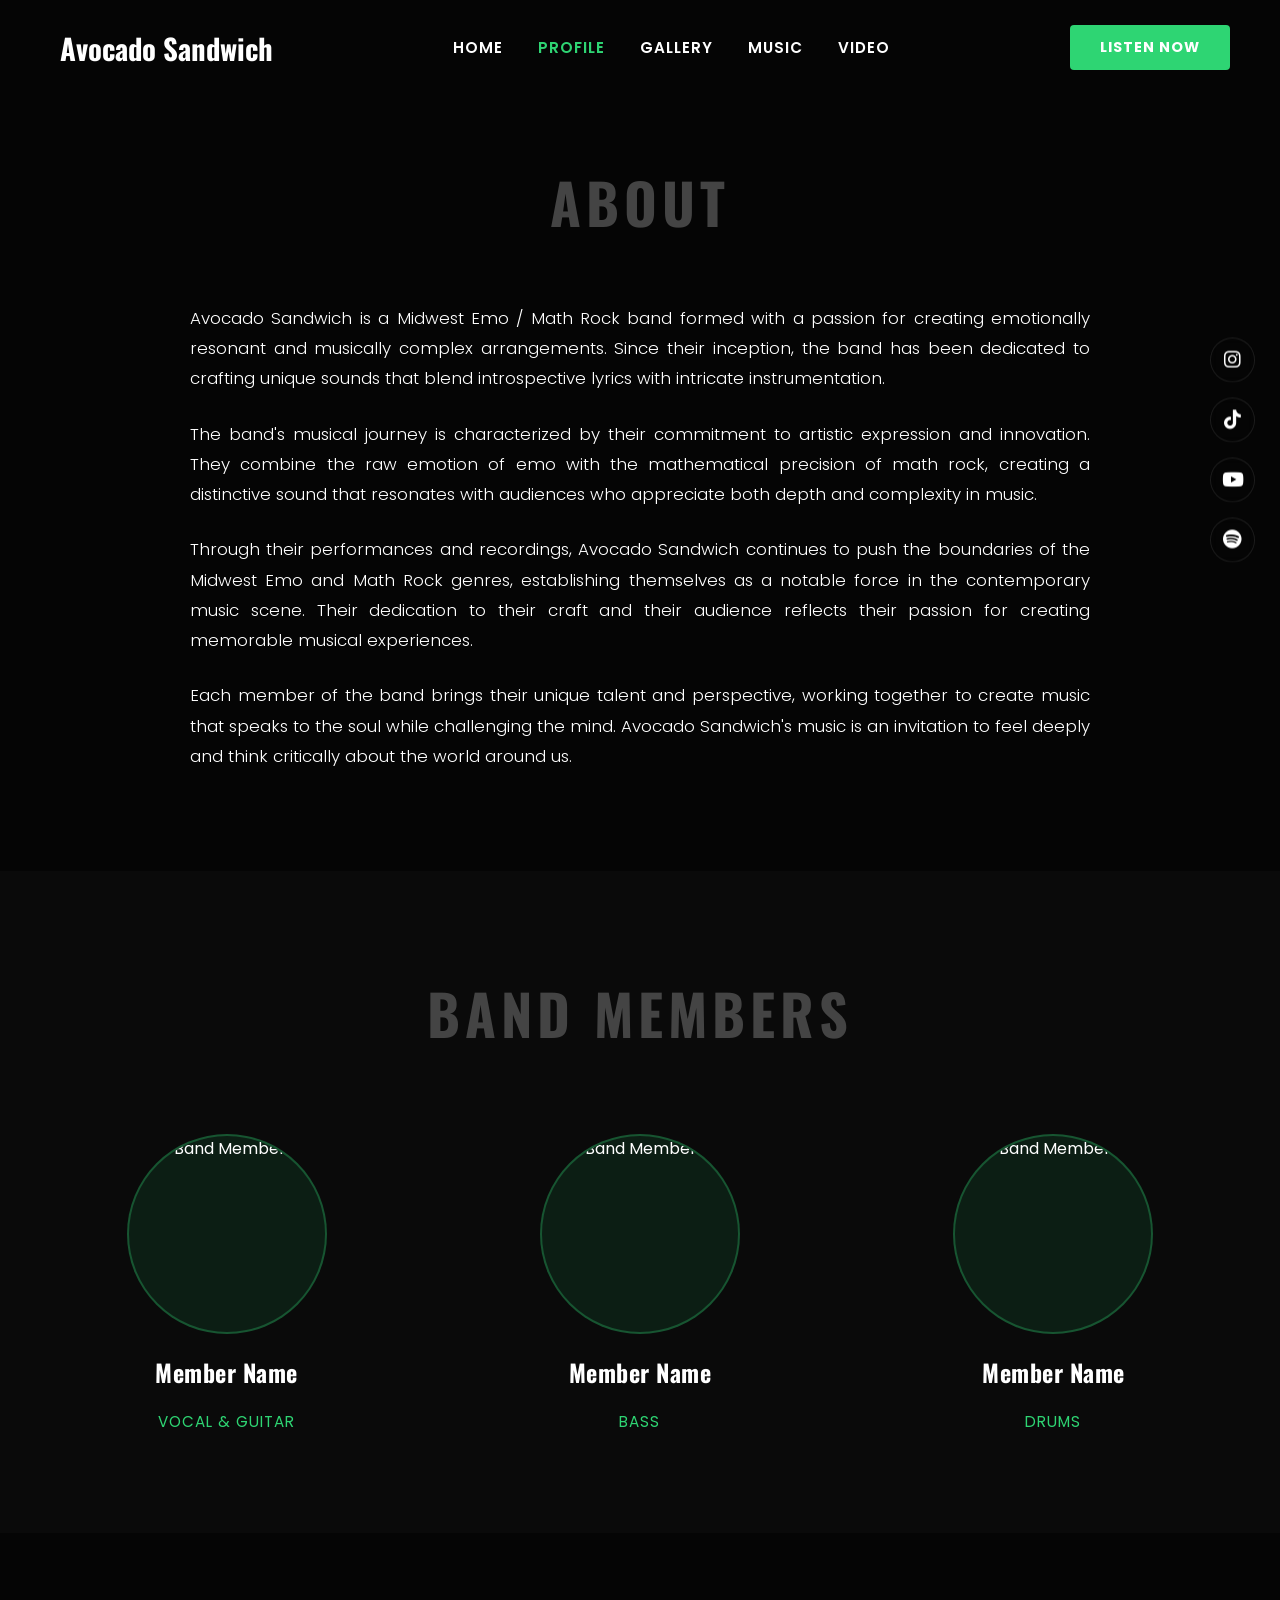
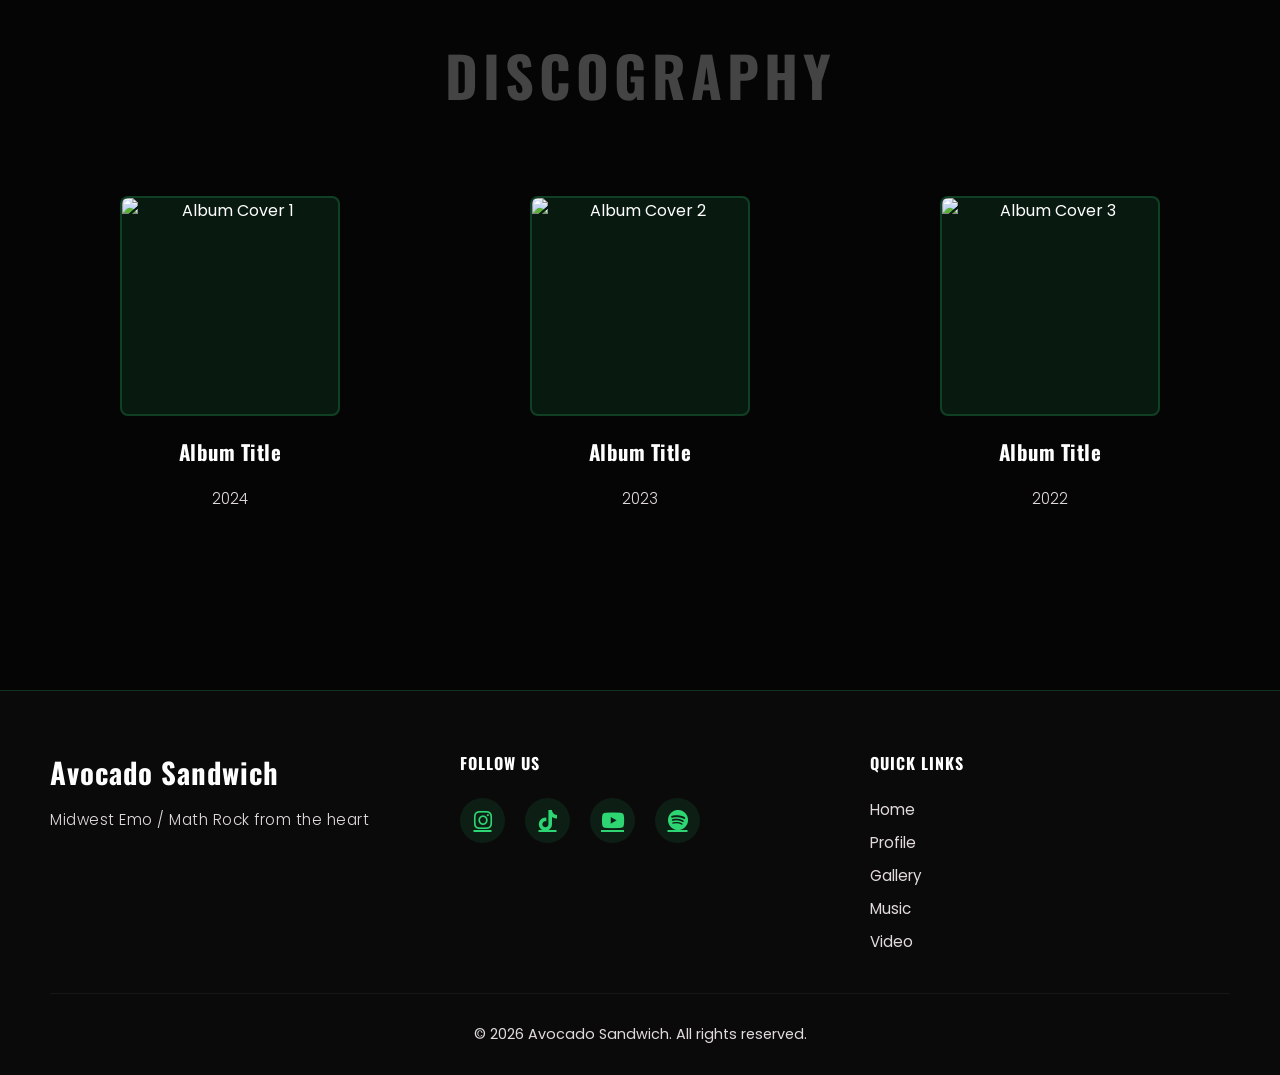
==== profile.html @ 9b216486 "Add: New Profile page with About, Band Members, and Discography sections" ====
<!DOCTYPE html>
<html lang="id">

<head>
    <meta charset="UTF-8">
    <meta name="viewport" content="width=device-width, initial-scale=1.0">
    <title>Profile | Avocado Sandwich</title>
    <link rel="icon" href="assets/favicon.png" type="image/png">
    <link rel="stylesheet" href="style.css">
    <!-- Google Fonts -->
    <link rel="preconnect" href="https://fonts.googleapis.com">
    <link rel="preconnect" href="https://fonts.gstatic.com" crossorigin>
    <link
        href="https://fonts.googleapis.com/css2?family=Oswald:wght@500;700&family=Poppins:wght@300;400;600&display=swap"
        rel="stylesheet">
    <!-- Font Awesome -->
    <link rel="stylesheet" href="https://cdnjs.cloudflare.com/ajax/libs/font-awesome/6.4.0/css/all.min.css">
</head>

<body>
    <!-- Floating Socials -->
    <div class="floating-socials">
        <a href="https://www.instagram.com/avocadsandwich/" target="_blank" class="social-icon"
            aria-label="Instagram"><i class="fab fa-instagram"></i></a>
        <a href="https://www.tiktok.com/@avocadsandiwch" target="_blank" class="social-icon" aria-label="TikTok"><i class="fab fa-tiktok"></i></a>
        <a href="https://youtube.com/@avocadsandwich?si=TfuyS19fohfzXu7-" target="_blank" class="social-icon" aria-label="YouTube"><i class="fab fa-youtube"></i></a>
        <a href="#" target="_blank" class="social-icon" aria-label="Spotify"><i class="fab fa-spotify"></i></a>
    </div>

    <!-- Navigation -->
    <nav id="navbar">
        <div class="nav-container">
            <div class="logo">
                <span class="icon"></span> Avocado Sandwich
            </div>
            
            <!-- Burger Menu Icon -->
            <div class="hamburger" id="hamburger">
                <span class="bar"></span>
                <span class="bar"></span>
                <span class="bar"></span>
            </div>

            <ul class="nav-links" id="nav-links">
                <li><a href="index.html#home">Home</a></li>
                <li><a href="profile.html" class="active">Profile</a></li>
                <li><a href="index.html#gallery">Gallery</a></li>
                <li><a href="index.html#music">Music</a></li>
                <li><a href="index.html#video">Video</a></li>
            </ul>
            <a href="index.html#music" class="cta-btn">Listen Now</a>
        </div>
    </nav>

    <!-- About Section -->
    <section class="about-section">
        <div class="about-container">
            <h1 class="section-title">About</h1>
            <div class="about-content">
                <p>Avocado Sandwich is a Midwest Emo / Math Rock band formed with a passion for creating emotionally resonant and musically complex arrangements. Since their inception, the band has been dedicated to crafting unique sounds that blend introspective lyrics with intricate instrumentation.</p>
                
                <p>The band's musical journey is characterized by their commitment to artistic expression and innovation. They combine the raw emotion of emo with the mathematical precision of math rock, creating a distinctive sound that resonates with audiences who appreciate both depth and complexity in music.</p>
                
                <p>Through their performances and recordings, Avocado Sandwich continues to push the boundaries of the Midwest Emo and Math Rock genres, establishing themselves as a notable force in the contemporary music scene. Their dedication to their craft and their audience reflects their passion for creating memorable musical experiences.</p>
                
                <p>Each member of the band brings their unique talent and perspective, working together to create music that speaks to the soul while challenging the mind. Avocado Sandwich's music is an invitation to feel deeply and think critically about the world around us.</p>
            </div>
        </div>
    </section>

    <!-- Band Members Section -->
    <section class="band-members-section">
        <div class="band-members-container">
            <h2 class="section-title">Band Members</h2>
            <div class="members-grid">
                <!-- Member 1 -->
                <div class="member-card">
                    <div class="member-image">
                        <img src="" alt="Band Member 1">
                    </div>
                    <h3 class="member-name">Member Name</h3>
                    <p class="member-role">Vocal & Guitar</p>
                </div>

                <!-- Member 2 -->
                <div class="member-card">
                    <div class="member-image">
                        <img src="" alt="Band Member 2">
                    </div>
                    <h3 class="member-name">Member Name</h3>
                    <p class="member-role">Bass</p>
                </div>

                <!-- Member 3 -->
                <div class="member-card">
                    <div class="member-image">
                        <img src="" alt="Band Member 3">
                    </div>
                    <h3 class="member-name">Member Name</h3>
                    <p class="member-role">Drums</p>
                </div>
            </div>
        </div>
    </section>

    <!-- Discography Section -->
    <section class="discography-section">
        <div class="discography-container">
            <h2 class="section-title">Discography</h2>
            <div class="discography-grid">
                <!-- Album 1 -->
                <div class="album-card">
                    <div class="album-image">
                        <img src="" alt="Album Cover 1">
                    </div>
                    <h3 class="album-title">Album Title</h3>
                    <p class="album-year">2024</p>
                </div>

                <!-- Album 2 -->
                <div class="album-card">
                    <div class="album-image">
                        <img src="" alt="Album Cover 2">
                    </div>
                    <h3 class="album-title">Album Title</h3>
                    <p class="album-year">2023</p>
                </div>

                <!-- Album 3 -->
                <div class="album-card">
                    <div class="album-image">
                        <img src="" alt="Album Cover 3">
                    </div>
                    <h3 class="album-title">Album Title</h3>
                    <p class="album-year">2022</p>
                </div>
            </div>
        </div>
    </section>

    <!-- Footer -->
    <footer>
        <div class="footer-content">
            <div class="footer-section">
                <div class="footer-logo">Avocado Sandwich</div>
                <p class="footer-tagline">Midwest Emo / Math Rock from the heart</p>
            </div>

            <div class="footer-section">
                <h4>Follow Us</h4>
                <div class="footer-socials">
                    <a href="https://www.instagram.com/avocadsandwich/" target="_blank" aria-label="Instagram">
                        <i class="fab fa-instagram"></i>
                    </a>
                    <a href="https://www.tiktok.com/@avocadsandiwch" target="_blank" aria-label="TikTok">
                        <i class="fab fa-tiktok"></i>
                    </a>
                    <a href="https://youtube.com/@avocadsandwich?si=TfuyS19fohfzXu7-" target="_blank" aria-label="YouTube">
                        <i class="fab fa-youtube"></i>
                    </a>
                    <a href="#" target="_blank" aria-label="Spotify">
                        <i class="fab fa-spotify"></i>
                    </a>
                </div>
            </div>

            <div class="footer-section">
                <h4>Quick Links</h4>
                <nav class="footer-nav" aria-label="Footer Navigation">
                    <a href="index.html#home">Home</a>
                    <a href="profile.html">Profile</a>
                    <a href="index.html#gallery">Gallery</a>
                    <a href="index.html#music">Music</a>
                    <a href="index.html#video">Video</a>
                </nav>
            </div>
        </div>

        <div class="footer-bottom">
            <p>&copy; 2026 Avocado Sandwich. All rights reserved.</p>
        </div>
    </footer>

    <script src="script.js"></script>
</body>

</html>
---- style.css ----
/* Setup Variables */
:root {
    --bg-color: #050505;
    --bg-lighter: #0a0a0a;
    --text-main: #ffffff;
    --text-muted: #e3dbdb;
    --accent-color: #2ed573;
    /* Merah cerah untuk call to action */
    --accent-hover: #7bed9f;
    --font-heading: 'Oswald', sans-serif;
    --font-body: 'Poppins', sans-serif;
    --transition: all 0.3s ease;
}

* {
    margin: 0;
    padding: 0;
    box-sizing: border-box;
}

html {
    scroll-behavior: smooth;
}

body {
    background-color: var(--bg-color);
    color: var(--text-main);
    font-family: var(--font-body);
    overflow-x: hidden;
}

/* ================= PRELOADER ================= */
.preloader {
    position: fixed;
    top: 0;
    left: 0;
    width: 100vw;
    height: 100vh;
    background-color: #000;
    z-index: 9999;
    display: flex;
    justify-content: center;
    align-items: center;
    transition: opacity 0.5s ease, visibility 0.5s ease;
}

.preloader::after {
    content: "";
    position: absolute;
    top: 0;
    left: 0;
    width: 100vw;
    height: 100vh;
    background: repeating-linear-gradient(0deg,
            rgba(0, 0, 0, 0.15),
            rgba(0, 0, 0, 0.15) 1px,
            transparent 1px,
            transparent 2px);
    pointer-events: none;
    z-index: 9999;
    opacity: 0;
    animation: scanlines-glitch 2s linear backwards;
}

@keyframes scanlines-glitch {
    0%, 50% {
        opacity: 0;
    }

    51%, 55%, 59%, 63%, 67%, 71%, 75%, 79%, 83%, 87%, 91%, 95%, 99% {
        opacity: 1;
    }

    53%, 57%, 61%, 65%, 69%, 73%, 77%, 81%, 85%, 89%, 93%, 97% {
        opacity: 0.5;
    }

    100% {
        opacity: 0;
    }
}

.preloader.hidden {
    opacity: 0;
    visibility: hidden;
}

.preloader-text {
    display: flex;
    flex-direction: column;
    align-items: center;
    gap: 10px;
    opacity: 0;
}

.preloader-text.fonts-loaded {
    animation: textFadeIn 0.6s cubic-bezier(0.34, 1.56, 0.64, 1) forwards;
}

@keyframes textFadeIn {
    0% {
        opacity: 0;
        transform: scale(0.5);
    }

    100% {
        opacity: 1;
        transform: scale(1);
    }
}

.glitch {
    position: relative;
    font-family: var(--font-heading);
    font-size: 4rem;
    font-weight: 700;
    letter-spacing: 2px;
    color: var(--text-main);
    line-height: 1;
    animation: simpleGlitch 3s ease-in-out infinite;
}

@keyframes simpleGlitch {
    0%, 100% {
        transform: translate(0);
        text-shadow: -2px 0 #2ed573, 2px 0 rgba(46, 213, 115, 0.3);
        opacity: 1;
    }

    20% {
        transform: translate(-2px, 2px);
        text-shadow: -2px 0 #2ed573, 2px 0 rgba(46, 213, 115, 0.5);
    }

    40% {
        transform: translate(2px, -2px);
        text-shadow: 2px 0 #2ed573, -2px 0 rgba(46, 213, 115, 0.3);
    }

    60% {
        transform: translate(-1px, 1px);
        text-shadow: -2px 0 #2ed573, 2px 0 rgba(46, 213, 115, 0.4);
    }

    80% {
        transform: translate(1px, -1px);
        text-shadow: 2px 0 #2ed573, -2px 0 rgba(46, 213, 115, 0.3);
    }
}

.glitch::before,
.glitch::after {
    content: attr(data-text);
    position: absolute;
    top: 0;
    left: 0;
    width: 100%;
    height: 100%;
    background: #000;
    color: var(--text-main);
    opacity: 0;
    z-index: 10;
}

.glitch::before {
    left: 8px;
    text-shadow: -4px 0 red, 4px 0 lime;
    animation: extreme-glitch-1 4s steps(1) infinite;
}

.glitch::after {
    left: -8px;
    text-shadow: 4px 0 blue, -4px 0 magenta;
    animation: extreme-glitch-2 4s steps(1) infinite;
}

@keyframes extreme-glitch-1 {
    0%, 50% {
        opacity: 0;
        clip-path: inset(0 0 0 0);
        transform: translate(0);
    }

    51%, 63%, 75%, 87%, 99% {
        opacity: 1;
        clip-path: inset(10% 0 60% 0);
        transform: translate(-20px, 0);
    }

    53%, 65%, 77%, 89% {
        opacity: 1;
        clip-path: inset(80% 0 5% 0);
        transform: translate(35px, 0);
    }

    55%, 67%, 79%, 91% {
        opacity: 1;
        clip-path: inset(30% 0 40% 0);
        transform: translate(-15px, 0);
    }

    57%, 69%, 81%, 93% {
        opacity: 1;
        clip-path: inset(60% 0 20% 0);
        transform: translate(45px, 0);
    }

    59%, 71%, 83%, 95% {
        opacity: 1;
        clip-path: inset(15% 0 70% 0);
        transform: translate(-30px, 0);
    }

    61%, 73%, 85%, 97% {
        opacity: 1;
        clip-path: inset(40% 0 30% 0);
        transform: translate(25px, 0);
    }

    100% {
        opacity: 0;
        clip-path: inset(0 0 0 0);
        transform: translate(0);
    }
}

@keyframes extreme-glitch-2 {
    0%, 50% {
        opacity: 0;
        clip-path: inset(0 0 0 0);
        transform: translate(0);
    }

    52%, 64%, 76%, 88% {
        opacity: 1;
        clip-path: inset(35% 0 25% 0);
        transform: translate(25px, 0);
    }

    54%, 66%, 78%, 90% {
        opacity: 1;
        clip-path: inset(75% 0 10% 0);
        transform: translate(-40px, 0);
    }

    56%, 68%, 80%, 92% {
        opacity: 1;
        clip-path: inset(20% 0 55% 0);
        transform: translate(30px, 0);
    }

    58%, 70%, 82%, 94% {
        opacity: 1;
        clip-path: inset(55% 0 35% 0);
        transform: translate(-20px, 0);
    }

    60%, 72%, 84%, 96% {
        opacity: 1;
        clip-path: inset(5% 0 85% 0);
        transform: translate(45px, 0);
    }

    62%, 74%, 86%, 98% {
        opacity: 1;
        clip-path: inset(45% 0 45% 0);
        transform: translate(-35px, 0);
    }

    100% {
        opacity: 0;
        clip-path: inset(0 0 0 0);
        transform: translate(0);
    }
}

/* ================= NAVIGASI ================= */
#navbar {
    position: fixed;
    top: 0;
    left: 0;
    width: 100%;
    padding: 25px 50px;
    display: flex;
    justify-content: center;
    align-items: center;
    z-index: 1000;
    transition: var(--transition);
    background: transparent;
}

#navbar.scrolled {
    background: rgba(5, 5, 5, 0.85);
    backdrop-filter: blur(15px);
    padding: 20px 50px;
    border-bottom: 1px solid rgba(255, 255, 255, 0.05);
}

.nav-container {
    display: flex;
    justify-content: space-between;
    align-items: center;
    width: 100%;
    max-width: 1400px;
}

.logo {
    font-family: var(--font-heading);
    font-size: 1.8rem;
    font-weight: 700;
    color: var(--text-main);
    display: flex;
    align-items: center;
    gap: 10px;
}

.logo .icon {
    color: var(--accent-color);
}

.nav-links {
    display: flex;
    list-style: none;
    gap: 35px;
}

.nav-links li a {
    color: var(--text-main);
    text-decoration: none;
    font-size: 0.95rem;
    font-weight: 600;
    text-transform: uppercase;
    transition: var(--transition);
    position: relative;
    letter-spacing: 1px;
}

.nav-links li a:hover, .nav-links li a.active {
    color: var(--accent-color);
}

.cta-btn {
    background-color: var(--accent-color);
    color: var(--text-main);
    padding: 12px 30px;
    text-decoration: none;
    font-weight: 700;
    font-size: 0.9rem;
    text-transform: uppercase;
    transition: var(--transition);
    border-radius: 4px;
    letter-spacing: 1px;
}

.cta-btn:hover {
    background-color: var(--accent-hover);
    transform: translateY(-2px);
    box-shadow: 0 5px 15px rgba(230, 57, 70, 0.4);
}

.hamburger {
    display: none;
    cursor: pointer;
    flex-direction: column;
    gap: 6px;
    z-index: 1001;
    /* di atas menu nav-links */
}

.hamburger .bar {
    width: 25px;
    height: 3px;
    background-color: var(--text-main);
    transition: var(--transition);
    border-radius: 3px;
    display: block;
}

/* Animasi burger menjadi X (cross) */
.hamburger.active .bar:nth-child(1) {
    transform: translateY(9px) rotate(45deg);
}

.hamburger.active .bar:nth-child(2) {
    opacity: 0;
}

.hamburger.active .bar:nth-child(3) {
    transform: translateY(-9px) rotate(-45deg);
}

/* ================= HERO SECTION ================= */
.hero {
    height: 100vh;
    width: 100%;
    position: relative;
    display: flex;
    justify-content: center;
    align-items: center;
    text-align: center;
    /* Menggunakan aset gambar gallery3 dari folder gallery */
    background: url('assets/gallery/gallery3.jpeg') no-repeat center center/cover;
}

.hero-overlay {
    position: absolute;
    top: 0;
    left: 0;
    width: 100%;
    height: 100%;
    background: linear-gradient(to bottom, rgba(0, 0, 0, 0.2) 0%, rgba(0, 0, 0, 0.4) 70%, rgba(5, 5, 5, 1) 100%);
}

.hero-content {
    position: relative;
    z-index: 10;
    max-width: 850px;
    padding: 0 20px;
}

.hero-title {
    font-family: var(--font-heading);
    font-size: 6rem;
    line-height: 1.05;
    letter-spacing: 6px;
    margin-bottom: 25px;
    animation: fadeInDown 1s ease 1s forwards;
    opacity: 0;
    transform: translateY(-30px);
}

.hero-subtitle {
    font-size: 1.5rem;
    color: var(--text-muted);
    text-shadow: 0 2px 4px rgba(0, 0, 0, 0.6);
    margin-bottom: 45px;
    line-height: 1.6;
    animation: fadeIn 1s ease 1.5s forwards;
    opacity: 0;
}

.explore-btn {
    background-color: var(--accent-color);
    color: var(--text-main);
    padding: 18px 45px;
    text-decoration: none;
    font-weight: 700;
    font-size: 1.1rem;
    text-transform: uppercase;
    transition: var(--transition);
    border-radius: 4px;
    display: inline-block;
    animation: fadeInUpBtn 1s ease 2s forwards;
    opacity: 0;
    transform: translateY(20px);
    letter-spacing: 1px;
}

.explore-btn:hover {
    background-color: var(--accent-hover);
    box-shadow: 0 10px 25px rgba(230, 57, 70, 0.4);
    transform: translateY(-3px);
}

@keyframes fadeInDown {
    to {
        opacity: 1;
        transform: translateY(0);
    }
}

@keyframes fadeIn {
    to {
        opacity: 1;
    }
}

@keyframes fadeInUpBtn {
    to {
        opacity: 1;
        transform: translateY(0);
    }
}

/* ================= BAGIAN UMUM (SECTION) ================= */
.section-title {
    font-family: var(--font-heading);
    text-align: center;
    font-size: 3.5rem;
    letter-spacing: 5px;
    margin-bottom: 60px;
    text-transform: uppercase;
    color: #444;
    /* Efek gelap untuk teks di belakang */
    position: relative;
    z-index: 1;
}

.section-title span {
    color: var(--accent-color);
    font-size: 2.2rem;
    vertical-align: super;
    margin-right: 15px;
}

/* ================= GALLERY SECTION ================= */
.gallery-section {
    padding: 120px 50px;
    background-color: var(--bg-color);
}

.gallery-container {
    max-width: 1100px;
    margin: 0 auto;
}

.main-image-container {
    position: relative;
    width: 100%;
    height: 650px;
    margin-bottom: 25px;
    overflow: hidden;
    border-radius: 8px;
    box-shadow: 0 15px 35px rgba(0, 0, 0, 0.8);
}

.main-image-container img {
    width: 100%;
    height: 100%;
    object-fit: cover;
    transition: opacity 0.5s ease;
}

.nav-arrow {
    position: absolute;
    top: 50%;
    transform: translateY(-50%);
    background: rgba(0, 0, 0, 0.6);
    color: white;
    border: none;
    font-size: 2.5rem;
    padding: 15px 25px;
    cursor: pointer;
    transition: var(--transition);
    z-index: 10;
    backdrop-filter: blur(5px);
}

.nav-arrow:hover {
    background: var(--accent-color);
}

.prev-arrow {
    left: 0;
    border-top-right-radius: 4px;
    border-bottom-right-radius: 4px;
}

.next-arrow {
    right: 0;
    border-top-left-radius: 4px;
    border-bottom-left-radius: 4px;
}

.thumbnails-container {
    display: flex;
    justify-content: center;
    gap: 20px;
}

.thumb-wrapper {
    width: 140px;
    height: 90px;
    cursor: pointer;
    overflow: hidden;
    border-radius: 4px;
    transition: var(--transition);
    border: 3px solid transparent;
}

.thumb-wrapper img {
    width: 100%;
    height: 100%;
    object-fit: cover;
    opacity: 0.5;
    transition: var(--transition);
}

.thumb-wrapper:hover img, .thumb-wrapper.active img {
    opacity: 1;
    transform: scale(1.05);
}

.thumb-wrapper.active {
    border-color: var(--accent-color);
}

/* ================= MUSIC SECTION ================= */
.music-section {
    padding: 120px 50px;
    background-color: var(--bg-lighter);
}

.music-content {
    max-width: 900px;
    margin: 0 auto;
}

.spotify-wrapper {
    box-shadow: 0 15px 45px rgba(0, 0, 0, 0.6), 0 0 30px rgba(46, 213, 115, 0.15);
    border-radius: 12px;
    overflow: hidden;
    transition: var(--transition);
    max-width: 650px;
    margin: 0 auto;
    border: 1px solid rgba(255, 255, 255, 0.05);
    background: linear-gradient(145deg, #111, #000);
    position: relative;
}

.spotify-wrapper::before {
    content: '';
    position: absolute;
    top: -50%;
    left: -50%;
    width: 200%;
    height: 200%;
    background: radial-gradient(circle, rgba(46, 213, 115, 0.1) 0%, transparent 60%);
    opacity: 0;
    transition: var(--transition);
    pointer-events: none;
}

.spotify-wrapper:hover {
    transform: translateY(-8px) scale(1.02);
    box-shadow: 0 20px 55px rgba(0, 0, 0, 0.8), 0 0 50px rgba(46, 213, 115, 0.35);
    border-color: rgba(46, 213, 115, 0.4);
}

.spotify-wrapper:hover::before {
    opacity: 1;
}

.video-section {
    padding: 120px 50px;
    background-color: var(--bg-color);
}

.video-grid-container {
    max-width: 1200px;
    margin: 0 auto;
    display: grid;
    grid-template-columns: repeat(auto-fit, minmax(450px, 1fr));
    gap: 40px;
    padding-bottom: 30px;
}

.video-grid-item {
    position: relative;
    padding-bottom: 56.25%;
    /* Rasio 16:9 */
    height: 0;
    box-shadow: 0 15px 35px rgba(0, 0, 0, 0.6);
    border-radius: 12px;
    overflow: hidden;
    transition: var(--transition);
    background-color: #111;
}

.video-grid-item:hover {
    transform: translateY(-5px);
    box-shadow: 0 20px 45px rgba(0, 0, 0, 0.8), 0 0 20px rgba(255, 255, 255, 0.1);
}

.video-grid-item iframe {
    position: absolute;
    top: 0;
    left: 0;
    width: 100%;
    height: 100%;
    border: none;
}

.view-more-container {
    text-align: right;
    max-width: 1200px;
    margin: 0 auto;
    padding-top: 10px;
}

.view-more-link {
    color: var(--text-muted);
    text-decoration: none;
    font-size: 0.95rem;
    text-transform: lowercase;
    transition: var(--transition);
    letter-spacing: 1px;
}

.view-more-link:hover {
    color: var(--text-main);
}

/* ================= FOOTER ================= */
footer {
    background-color: var(--bg-lighter);
    border-top: 1px solid rgba(46, 213, 115, 0.2);
    padding: 60px 50px 30px;
    margin-top: 80px;
}

.footer-content {
    max-width: 1200px;
    margin: 0 auto;
    display: grid;
    grid-template-columns: repeat(auto-fit, minmax(250px, 1fr));
    gap: 50px;
    margin-bottom: 40px;
}

.footer-section {
    display: flex;
    flex-direction: column;
    gap: 15px;
}

.footer-logo {
    font-family: var(--font-heading);
    font-size: 1.8rem;
    font-weight: 700;
    color: var(--text-main);
    letter-spacing: 1px;
}

.footer-tagline {
    font-size: 0.95rem;
    color: var(--text-muted);
    font-weight: 300;
    letter-spacing: 0.5px;
}

.footer-section h4 {
    font-family: var(--font-heading);
    font-size: 1rem;
    font-weight: 700;
    color: var(--text-main);
    text-transform: uppercase;
    letter-spacing: 1px;
    margin-bottom: 8px;
}

.footer-socials {
    display: flex;
    gap: 20px;
}

.footer-socials a {
    width: 45px;
    height: 45px;
    display: flex;
    align-items: center;
    justify-content: center;
    border-radius: 50%;
    background: rgba(46, 213, 115, 0.1);
    color: var(--accent-color);
    transition: var(--transition);
    font-size: 1.3rem;
}

.footer-socials a:hover {
    background: rgba(46, 213, 115, 0.3);
    transform: translateY(-3px);
    box-shadow: 0 0 15px rgba(46, 213, 115, 0.4);
}

.footer-nav {
    display: flex;
    flex-direction: column;
    gap: 10px;
}

.footer-nav a {
    color: var(--text-muted);
    text-decoration: none;
    font-size: 0.95rem;
    transition: var(--transition);
    display: inline-block;
    width: fit-content;
}

.footer-nav a:hover {
    color: var(--accent-color);
    padding-left: 5px;
}

.footer-bottom {
    max-width: 1200px;
    margin: 0 auto;
    padding-top: 30px;
    border-top: 1px solid rgba(255, 255, 255, 0.05);
    text-align: center;
    color: var(--text-muted);
    font-size: 0.9rem;
}

/* Responsive Footer */
@media (max-width: 768px) {
    footer {
        padding: 40px 25px 20px;
    }

    .footer-content {
        grid-template-columns: 1fr;
        gap: 30px;
    }

    .footer-logo {
        font-size: 1.5rem;
    }
}

/* ================= FLOATING SOCIALS ================= */
.floating-socials {
    position: fixed;
    top: 50%;
    right: 25px;
    transform: translateY(-50%);
    display: flex;
    flex-direction: column;
    gap: 15px;
    z-index: 100;
}

.social-icon {
    display: flex;
    justify-content: center;
    align-items: center;
    width: 45px;
    height: 45px;
    background: rgba(5, 5, 5, 0.6);
    backdrop-filter: blur(5px);
    border: 1px solid rgba(255, 255, 255, 0.1);
    border-radius: 50%;
    color: var(--text-main);
    font-size: 1.2rem;
    text-decoration: none;
    transition: var(--transition);
}

.social-icon:hover {
    background: var(--accent-color);
    color: #fff;
    transform: scale(1.1) translateX(-5px);
    box-shadow: 0 5px 15px rgba(230, 57, 70, 0.4);
    border-color: var(--accent-color);
}

/* ================= RESPONSIVE ================= */
@media (max-width: 992px) {
    .hero-title {
        font-size: 4rem;
    }

    .hero-subtitle {
        font-size: 1.3rem;
    }

    .hamburger {
        display: flex;
    }

    .nav-links {
        position: fixed;
        left: -100%;
        top: 0;
        flex-direction: column;

        /* 1. Tambahkan warna semi-transparan (Hitam atau Putih) */
        background-color: rgba(0, 0, 0, 0.6);
        /* Hitam dengan opacity 60% */
        /* ATAU jika ingin tema terang: */
        /* background-color: rgba(255, 255, 255, 0.7); */

        /* 2. Backdrop filter membuat efek kaca buram */
        backdrop-filter: blur(15px);
        -webkit-backdrop-filter: blur(15px);
        /* Dukungan Safari */

        width: 100vw;
        height: 100vh;
        text-align: center;
        transition: 0.4s ease-in-out;
        justify-content: center;
        z-index: 1000;
        padding-top: 60px;
    }

    .nav-links.active {
        left: 0;
    }

    .nav-links li {
        margin: 25px 0;
    }

    .nav-links li a {
        font-size: 1.5rem;
    }

    .cta-btn {
        display: none;
    }

    .thumbnails-container {
        flex-wrap: wrap;
    }

    .section-title {
        font-size: 2.5rem;
    }

    .gallery-section, .music-section, .video-section {
        padding: 80px 30px;
    }

    #navbar {
        padding: 20px 30px;
    }

    #navbar.scrolled {
        padding: 15px 30px;
    }
}

@media (max-width: 768px) {
    .glitch {
        font-size: 2.5rem;
        letter-spacing: 2px;
    }

    .hero-title {
        font-size: 3rem;
        margin-top: 60px;
        letter-spacing: 3px;
    }

    .hero-subtitle {
        font-size: 1.1rem;
        margin-bottom: 30px;
    }

    .explore-btn {
        padding: 15px 30px;
        font-size: 1rem;
    }

    .main-image-container {
        height: 400px;
    }

    .thumb-wrapper {
        width: 80px;
        height: 55px;
    }

    .cta-btn {
        display: none;
    }

    .logo {
        font-size: 1.5rem;
    }

    .section-title {
        font-size: 2rem;
        margin-bottom: 40px;
    }

    .section-title span {
        font-size: 1.5rem;
    }

    .video-grid-container {
        grid-template-columns: 1fr;
    }

    .floating-socials {
        top: auto;
        bottom: 20px;
        right: 50%;
        transform: translateX(50%);
        flex-direction: row;
        background: rgba(5, 5, 5, 0.85);
        padding: 8px 15px;
        border-radius: 30px;
        border: 1px solid rgba(255, 255, 255, 0.05);
        backdrop-filter: blur(10px);
    }

    .social-icon {
        background: transparent;
        border: none;
        width: 40px;
        height: 40px;
    }

    .social-icon:hover {
        transform: scale(1.1) translateY(-5px);
    }
}

@media (max-width: 480px) {
    .glitch {
        font-size: 2rem;
        letter-spacing: 1px;
    }

    .hero-title {
        font-size: 2.5rem;
        margin-top: 70px;
        letter-spacing: 1px;
    }

    .hero-subtitle {
        font-size: 1rem;
        margin-bottom: 30px;
        padding: 0 10px;
    }

    .gallery-section, .music-section, .video-section {
        padding: 60px 20px;
    }

    #navbar {
        padding: 15px 20px;
    }

    #navbar.scrolled {
        padding: 10px 20px;
    }

    .nav-container {
        justify-content: space-between;
    }

    /* Logo kiri, burger kanan */
    .logo {
        font-size: 1.3rem;
    }

    .section-title {
        font-size: 1.8rem;
        margin-bottom: 30px;
    }

    .section-title span {
        font-size: 1.2rem;
    }

    .main-image-container {
        height: 300px;
    }

    .thumb-wrapper {
        width: 60px;
        height: 40px;
    }

    .thumbnails-container {
        gap: 10px;
    }

    .nav-arrow {
        padding: 10px 15px;
        font-size: 1.5rem;
    }

    .video-grid-container {
        grid-template-columns: 1fr;
        gap: 20px;
    }

    footer {
        padding: 40px 20px 80px 20px;
    }

    /* Tambah padding bawah untuk floating socials */
    .floating-socials {
        bottom: 15px;
        padding: 5px 10px;
    }

    .social-icon {
        width: 35px;
        height: 35px;
        font-size: 1.2rem;
    }
}

/* ================= PROFILE PAGE ================= */
.about-section {
    padding: 100px 50px;
    background-color: var(--bg-color);
    margin-top: 60px;
}

.about-container {
    max-width: 900px;
    margin: 0 auto;
}

.about-section .section-title {
    text-align: center;
    margin-bottom: 60px;
    font-size: 3.5rem;
}

.about-content {
    display: flex;
    flex-direction: column;
    gap: 25px;
}

.about-content p {
    font-size: 1.05rem;
    line-height: 1.8;
    color: var(--text-main);
    text-align: justify;
    font-weight: 300;
}

/* Band Members Section */
.band-members-section {
    padding: 100px 50px;
    background-color: var(--bg-lighter);
}

.band-members-container {
    max-width: 1200px;
    margin: 0 auto;
}

.band-members-section .section-title {
    text-align: center;
    margin-bottom: 80px;
    font-size: 3.5rem;
}

.members-grid {
    display: grid;
    grid-template-columns: repeat(auto-fit, minmax(280px, 1fr));
    gap: 60px;
    justify-items: center;
}

.member-card {
    display: flex;
    flex-direction: column;
    align-items: center;
    gap: 20px;
    text-align: center;
}

.member-image {
    width: 200px;
    height: 200px;
    border-radius: 50%;
    overflow: hidden;
    background: rgba(46, 213, 115, 0.1);
    display: flex;
    align-items: center;
    justify-content: center;
    border: 2px solid rgba(46, 213, 115, 0.3);
    transition: var(--transition);
}

.member-image:hover {
    border-color: var(--accent-color);
    box-shadow: 0 0 20px rgba(46, 213, 115, 0.3);
}

.member-image img {
    width: 100%;
    height: 100%;
    object-fit: cover;
}

.member-name {
    font-family: var(--font-heading);
    font-size: 1.5rem;
    font-weight: 700;
    color: var(--text-main);
    letter-spacing: 0.5px;
}

.member-role {
    font-size: 0.95rem;
    color: var(--accent-color);
    text-transform: uppercase;
    letter-spacing: 1px;
    font-weight: 400;
}

/* Discography Section */
.discography-section {
    padding: 100px 50px;
    background-color: var(--bg-color);
}

.discography-container {
    max-width: 1200px;
    margin: 0 auto;
}

.discography-section .section-title {
    text-align: center;
    margin-bottom: 80px;
    font-size: 3.5rem;
}

.discography-grid {
    display: grid;
    grid-template-columns: repeat(auto-fit, minmax(250px, 1fr));
    gap: 50px;
    justify-items: center;
}

.album-card {
    display: flex;
    flex-direction: column;
    align-items: center;
    gap: 20px;
    text-align: center;
    transition: var(--transition);
}

.album-card:hover {
    transform: translateY(-10px);
}

.album-image {
    width: 220px;
    height: 220px;
    border-radius: 8px;
    overflow: hidden;
    background: rgba(46, 213, 115, 0.1);
    display: flex;
    align-items: center;
    justify-content: center;
    border: 2px solid rgba(46, 213, 115, 0.2);
    transition: var(--transition);
}

.album-card:hover .album-image {
    border-color: var(--accent-color);
    box-shadow: 0 0 20px rgba(46, 213, 115, 0.3);
}

.album-image img {
    width: 100%;
    height: 100%;
    object-fit: cover;
}

.album-title {
    font-family: var(--font-heading);
    font-size: 1.3rem;
    font-weight: 700;
    color: var(--text-main);
    letter-spacing: 0.5px;
}

.album-year {
    font-size: 0.95rem;
    color: var(--text-muted);
    font-weight: 300;
}

/* Responsive Profile Page */
@media (max-width: 768px) {
    .about-section {
        padding: 60px 25px;
    }

    .band-members-section {
        padding: 60px 25px;
    }

    .discography-section {
        padding: 60px 25px;
    }

    .about-section .section-title,
    .band-members-section .section-title,
    .discography-section .section-title {
        font-size: 2.5rem;
        margin-bottom: 40px;
    }

    .members-grid {
        gap: 40px;
    }

    .member-image {
        width: 150px;
        height: 150px;
    }

    .member-name {
        font-size: 1.3rem;
    }

    .album-image {
        width: 180px;
        height: 180px;
    }

    .about-content p {
        font-size: 1rem;
        text-align: left;
    }
}
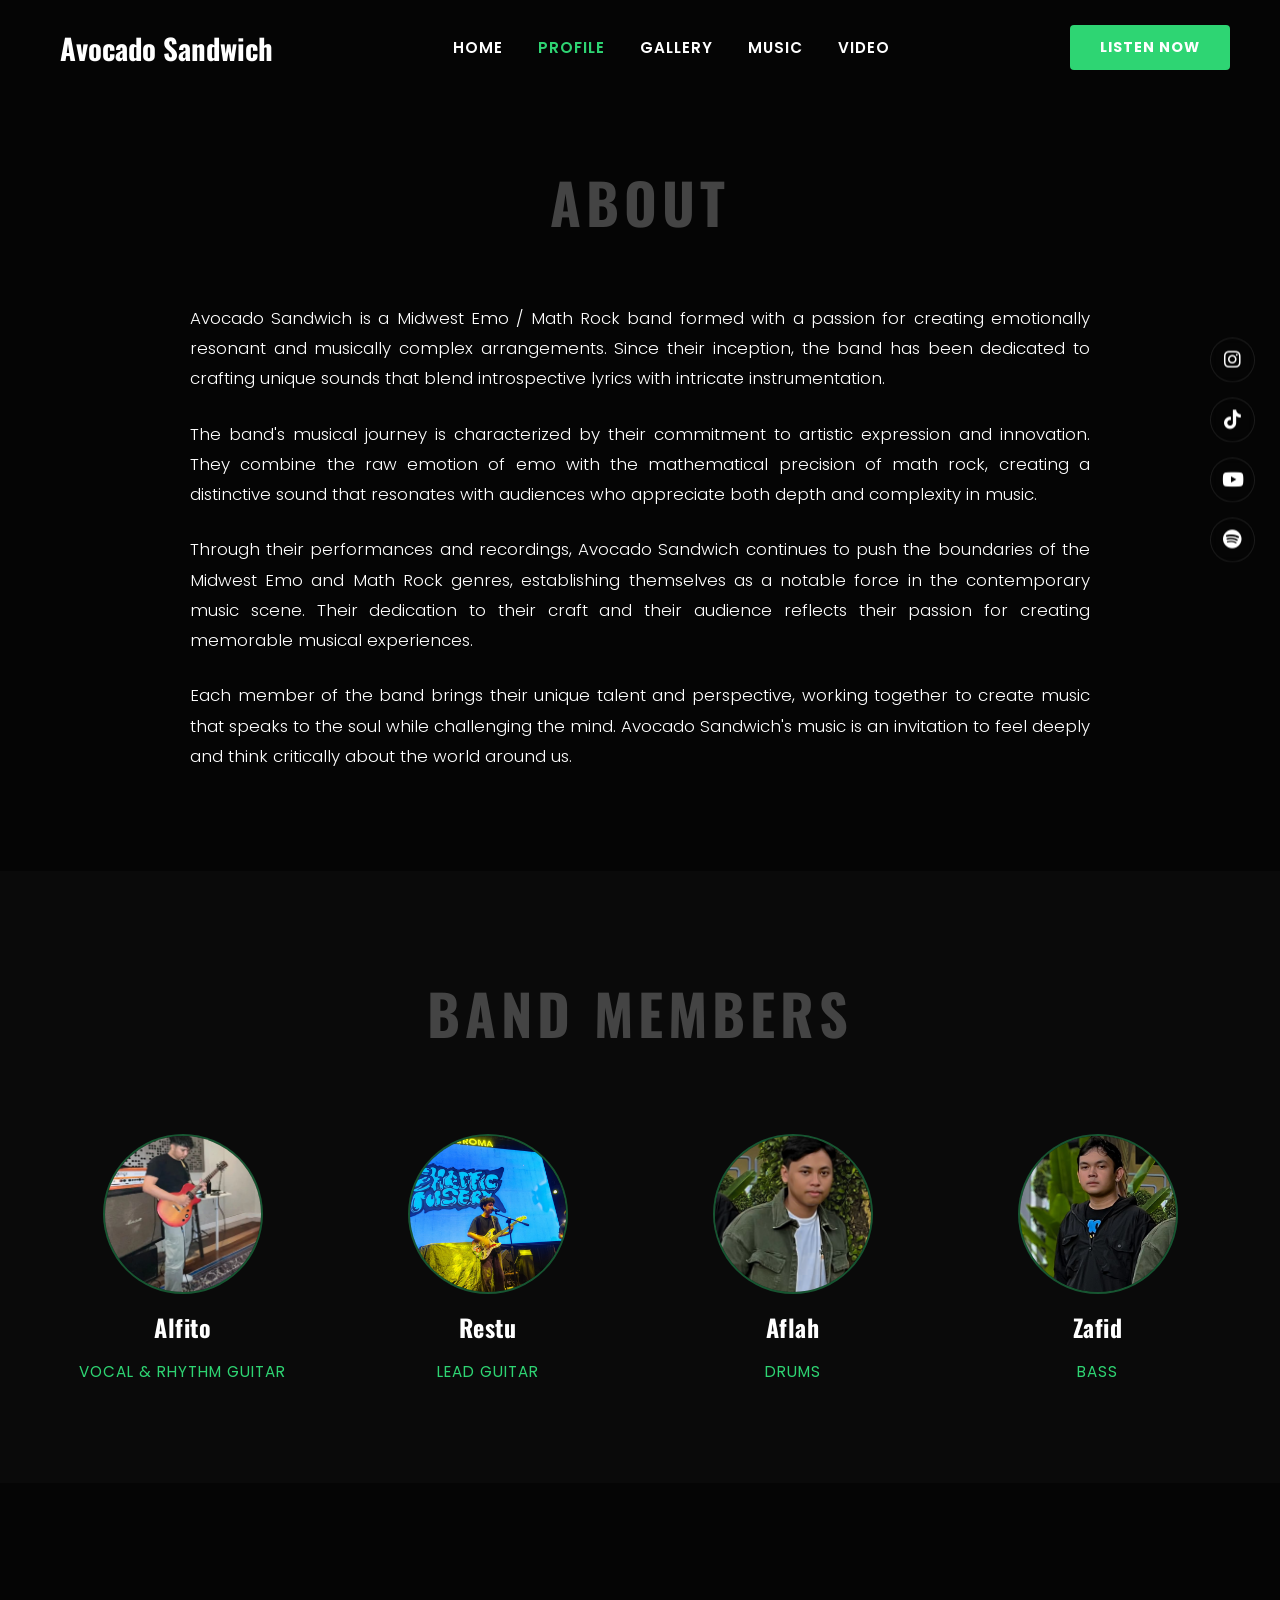
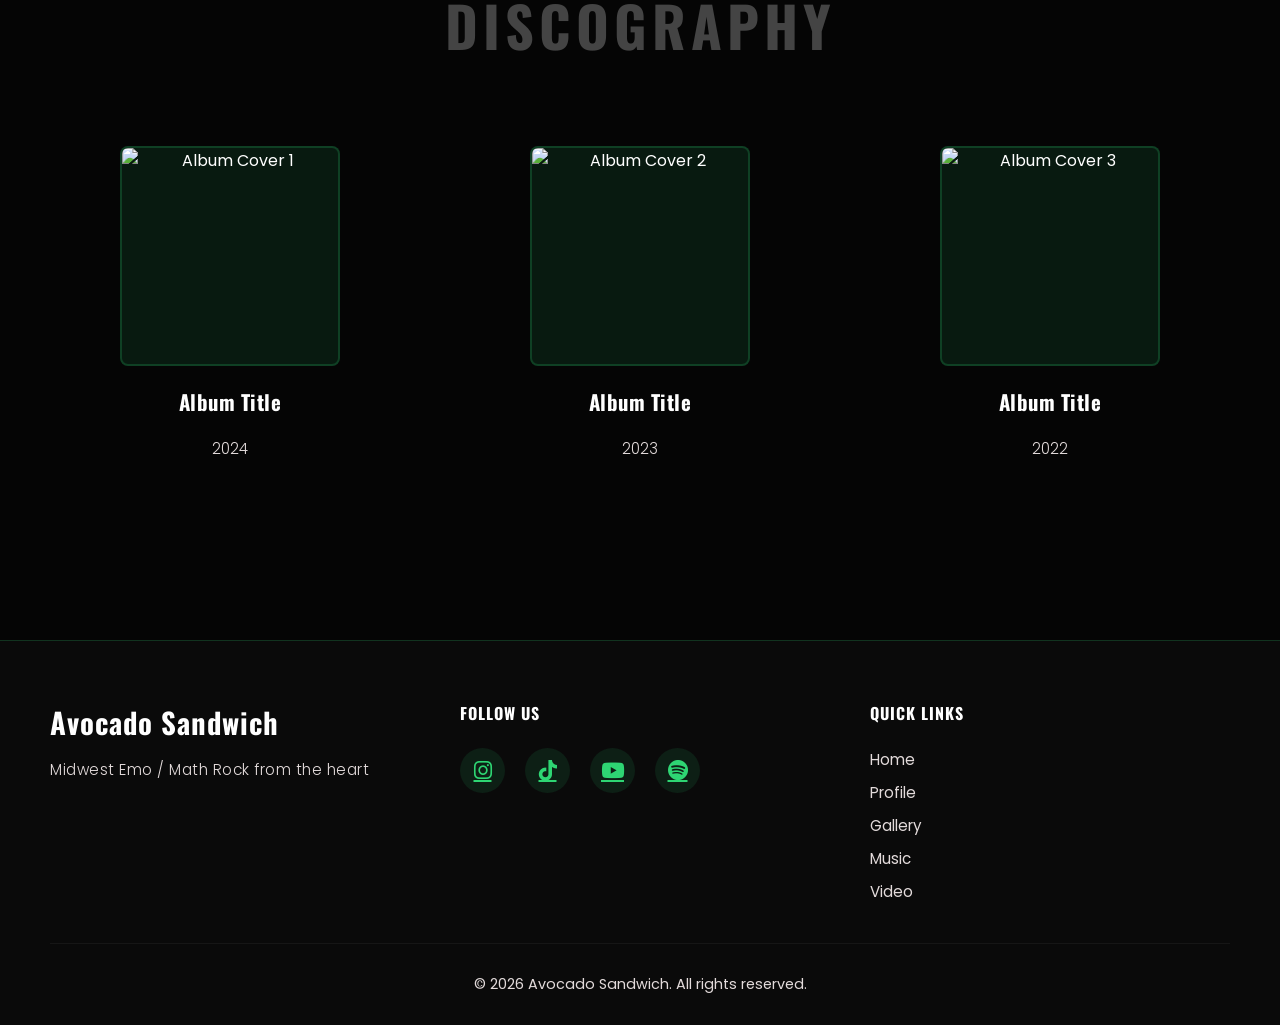
==== commit a9184cf7: "Update: Enhance band members layout, fix preloader responsive scaling, and add team member profiles " ====
--- a/profile.html
+++ b/profile.html
@@ -22,8 +22,10 @@
     <div class="floating-socials">
         <a href="https://www.instagram.com/avocadsandwich/" target="_blank" class="social-icon"
             aria-label="Instagram"><i class="fab fa-instagram"></i></a>
-        <a href="https://www.tiktok.com/@avocadsandiwch" target="_blank" class="social-icon" aria-label="TikTok"><i class="fab fa-tiktok"></i></a>
-        <a href="https://youtube.com/@avocadsandwich?si=TfuyS19fohfzXu7-" target="_blank" class="social-icon" aria-label="YouTube"><i class="fab fa-youtube"></i></a>
+        <a href="https://www.tiktok.com/@avocadsandiwch" target="_blank" class="social-icon" aria-label="TikTok"><i
+                class="fab fa-tiktok"></i></a>
+        <a href="https://youtube.com/@avocadsandwich?si=TfuyS19fohfzXu7-" target="_blank" class="social-icon"
+            aria-label="YouTube"><i class="fab fa-youtube"></i></a>
         <a href="#" target="_blank" class="social-icon" aria-label="Spotify"><i class="fab fa-spotify"></i></a>
     </div>
 
@@ -33,7 +35,7 @@
             <div class="logo">
                 <span class="icon"></span> Avocado Sandwich
             </div>
-            
+
             <!-- Burger Menu Icon -->
             <div class="hamburger" id="hamburger">
                 <span class="bar"></span>
@@ -57,13 +59,23 @@
         <div class="about-container">
             <h1 class="section-title">About</h1>
             <div class="about-content">
-                <p>Avocado Sandwich is a Midwest Emo / Math Rock band formed with a passion for creating emotionally resonant and musically complex arrangements. Since their inception, the band has been dedicated to crafting unique sounds that blend introspective lyrics with intricate instrumentation.</p>
-                
-                <p>The band's musical journey is characterized by their commitment to artistic expression and innovation. They combine the raw emotion of emo with the mathematical precision of math rock, creating a distinctive sound that resonates with audiences who appreciate both depth and complexity in music.</p>
-                
-                <p>Through their performances and recordings, Avocado Sandwich continues to push the boundaries of the Midwest Emo and Math Rock genres, establishing themselves as a notable force in the contemporary music scene. Their dedication to their craft and their audience reflects their passion for creating memorable musical experiences.</p>
-                
-                <p>Each member of the band brings their unique talent and perspective, working together to create music that speaks to the soul while challenging the mind. Avocado Sandwich's music is an invitation to feel deeply and think critically about the world around us.</p>
+                <p>Avocado Sandwich is a Midwest Emo / Math Rock band formed with a passion for creating emotionally
+                    resonant and musically complex arrangements. Since their inception, the band has been dedicated to
+                    crafting unique sounds that blend introspective lyrics with intricate instrumentation.</p>
+
+                <p>The band's musical journey is characterized by their commitment to artistic expression and
+                    innovation. They combine the raw emotion of emo with the mathematical precision of math rock,
+                    creating a distinctive sound that resonates with audiences who appreciate both depth and complexity
+                    in music.</p>
+
+                <p>Through their performances and recordings, Avocado Sandwich continues to push the boundaries of the
+                    Midwest Emo and Math Rock genres, establishing themselves as a notable force in the contemporary
+                    music scene. Their dedication to their craft and their audience reflects their passion for creating
+                    memorable musical experiences.</p>
+
+                <p>Each member of the band brings their unique talent and perspective, working together to create music
+                    that speaks to the soul while challenging the mind. Avocado Sandwich's music is an invitation to
+                    feel deeply and think critically about the world around us.</p>
             </div>
         </div>
     </section>
@@ -76,28 +88,37 @@
                 <!-- Member 1 -->
                 <div class="member-card">
                     <div class="member-image">
-                        <img src="" alt="Band Member 1">
-                    </div>
-                    <h3 class="member-name">Member Name</h3>
-                    <p class="member-role">Vocal & Guitar</p>
+                        <img src="assets/team/alfito.jpeg" alt="Alfito">
+                    </div>
+                    <h3 class="member-name">Alfito</h3>
+                    <p class="member-role">Vocal & Rhythm Guitar</p>
                 </div>
 
                 <!-- Member 2 -->
                 <div class="member-card">
                     <div class="member-image">
-                        <img src="" alt="Band Member 2">
-                    </div>
-                    <h3 class="member-name">Member Name</h3>
+                        <img src="assets/team/restu.jpeg" alt="Restu">
+                    </div>
+                    <h3 class="member-name">Restu</h3>
+                    <p class="member-role">Lead Guitar</p>
+                </div>
+
+                <!-- Member 3 -->
+                <div class="member-card">
+                    <div class="member-image">
+                        <img src="assets/team/aflah.png" alt="Aflah">
+                    </div>
+                    <h3 class="member-name">Aflah</h3>
+                    <p class="member-role">Drums</p>
+                </div>
+
+                <!-- Member 4 -->
+                <div class="member-card">
+                    <div class="member-image">
+                        <img src="assets/team/zafid.png" alt="Zafid">
+                    </div>
+                    <h3 class="member-name">Zafid</h3>
                     <p class="member-role">Bass</p>
-                </div>
-
-                <!-- Member 3 -->
-                <div class="member-card">
-                    <div class="member-image">
-                        <img src="" alt="Band Member 3">
-                    </div>
-                    <h3 class="member-name">Member Name</h3>
-                    <p class="member-role">Drums</p>
                 </div>
             </div>
         </div>
@@ -155,7 +176,8 @@
                     <a href="https://www.tiktok.com/@avocadsandiwch" target="_blank" aria-label="TikTok">
                         <i class="fab fa-tiktok"></i>
                     </a>
-                    <a href="https://youtube.com/@avocadsandwich?si=TfuyS19fohfzXu7-" target="_blank" aria-label="YouTube">
+                    <a href="https://youtube.com/@avocadsandwich?si=TfuyS19fohfzXu7-" target="_blank"
+                        aria-label="YouTube">
                         <i class="fab fa-youtube"></i>
                     </a>
                     <a href="#" target="_blank" aria-label="Spotify">
@@ -184,4 +206,4 @@
     <script src="script.js"></script>
 </body>
 
-</html>
+</html>
--- a/style.css
+++ b/style.css
@@ -19,7 +19,7 @@
 }
 
 html {
-    scroll-behavior: smooth;
+    1 scroll-behavior: smooth;
 }
 
 body {
@@ -112,12 +112,15 @@
 .glitch {
     position: relative;
     font-family: var(--font-heading);
-    font-size: 4rem;
+    font-size: clamp(3rem, 18vw, 12rem);
     font-weight: 700;
     letter-spacing: 2px;
     color: var(--text-main);
     line-height: 1;
     animation: simpleGlitch 3s ease-in-out infinite;
+    text-align: center;
+    width: 100%;
+    white-space: nowrap;
 }
 
 @keyframes simpleGlitch {
@@ -1148,22 +1151,25 @@
 
 .members-grid {
     display: grid;
-    grid-template-columns: repeat(auto-fit, minmax(280px, 1fr));
-    gap: 60px;
-    justify-items: center;
+    grid-template-columns: repeat(4, 1fr);
+    gap: 40px;
+    max-width: 1200px;
+    margin: 0 auto;
+    align-items: center;
 }
 
 .member-card {
     display: flex;
     flex-direction: column;
     align-items: center;
-    gap: 20px;
+    gap: 15px;
     text-align: center;
+    padding: 0;
 }
 
 .member-image {
-    width: 200px;
-    height: 200px;
+    width: 160px;
+    height: 160px;
     border-radius: 50%;
     overflow: hidden;
     background: rgba(46, 213, 115, 0.1);
@@ -1171,12 +1177,13 @@
     align-items: center;
     justify-content: center;
     border: 2px solid rgba(46, 213, 115, 0.3);
-    transition: var(--transition);
-}
-
-.member-image:hover {
+    transition: all 0.3s ease;
+}
+
+.member-card:hover .member-image {
     border-color: var(--accent-color);
-    box-shadow: 0 0 20px rgba(46, 213, 115, 0.3);
+    box-shadow: 0 10px 30px rgba(46, 213, 115, 0.3);
+    transform: scale(1.08);
 }
 
 .member-image img {
